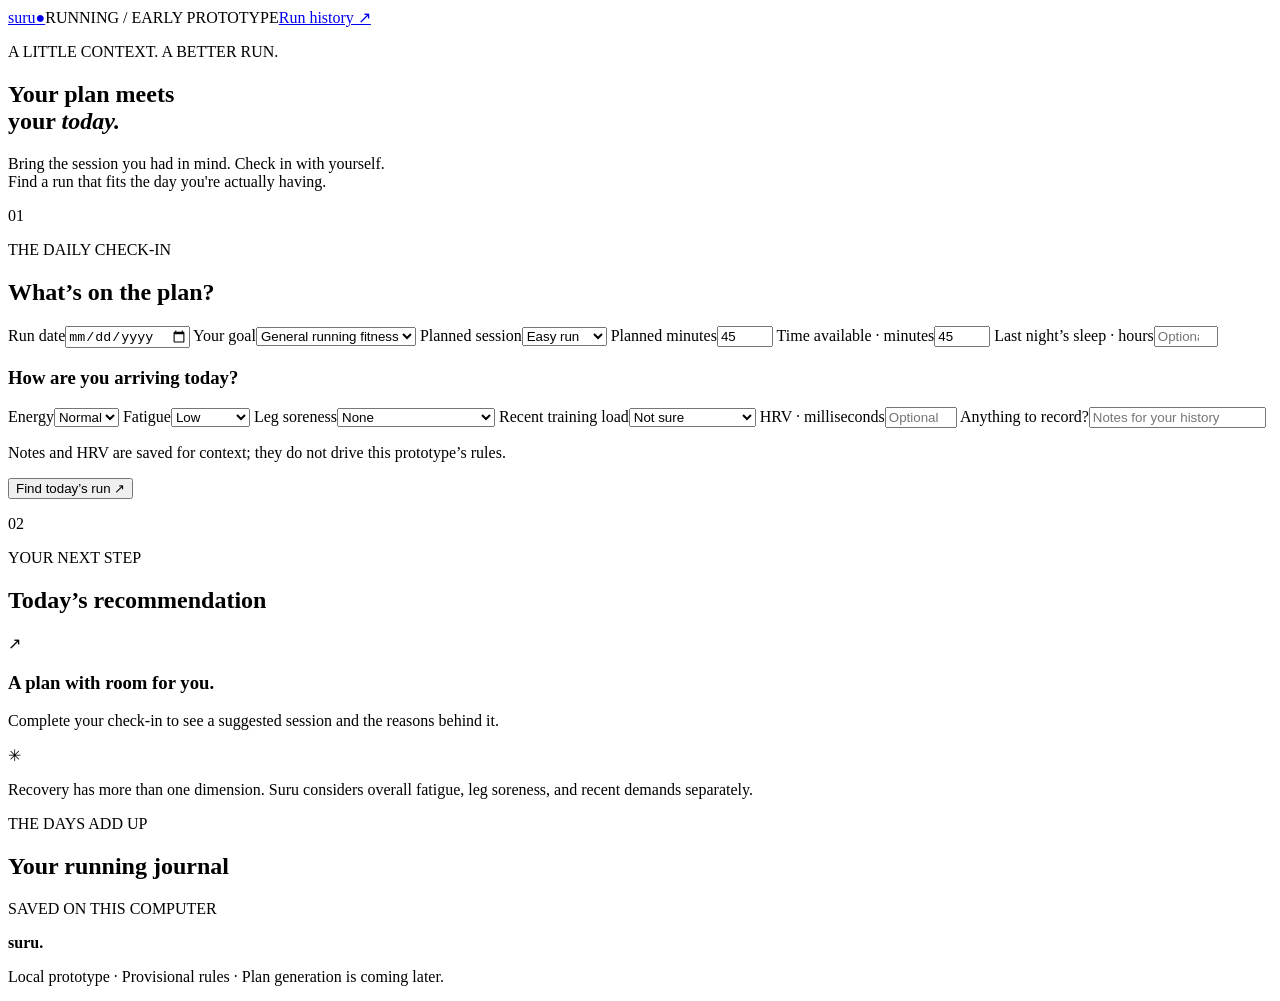
==== suru/static/index.html @ 74a42ae0 "v1" ====
<!doctype html>
<html lang="en">
<head>
  <meta charset="utf-8">
  <meta name="viewport" content="width=device-width, initial-scale=1">
  <title>Suru — Your run, considered</title>
  <link rel="stylesheet" href="/style.css">
  <script src="/app.js" defer></script>
</head>
<body>
  <header><a class="brand" href="/" aria-label="Suru home">suru<span>●</span></a><span class="badge">RUNNING / EARLY PROTOTYPE</span><a href="#history">Run history ↗</a></header>
  <main>
    <section class="intro"><p class="eyebrow">A LITTLE CONTEXT. A BETTER RUN.</p><h1>Your plan meets<br>your <em>today.</em></h1><p>Bring the session you had in mind. Check in with yourself.<br>Find a run that fits the day you're actually having.</p></section>
    <div class="workspace">
      <section class="card checkin">
        <div class="section-heading"><span class="step">01</span><div><p class="eyebrow">THE DAILY CHECK-IN</p><h2>What’s on the plan?</h2></div></div>
        <form id="checkin-form">
          <div class="fields">
            <label>Run date<input name="date" id="run-date" type="date" required></label>
            <label>Your goal<select name="goal"><option value="fitness">General running fitness</option><option value="race">Race preparation</option></select></label>
            <label>Planned session<select name="session_type"><option value="easy">Easy run</option><option value="long">Long run</option><option value="tempo">Tempo run</option><option value="intervals">Intervals</option></select></label>
            <label>Planned minutes<input name="planned_minutes" type="number" min="5" max="300" value="45" required></label>
            <label>Time available · minutes<input name="available_minutes" type="number" min="5" max="300" value="45" required></label>
            <label>Last night’s sleep · hours<input name="sleep_hours" type="number" min="0" max="24" step="0.1" placeholder="Optional"></label>
          </div>
          <div class="divider"></div><h3>How are you arriving today?</h3>
          <div class="fields">
            <label>Energy<select name="energy"><option value="normal">Normal</option><option value="low">Low</option><option value="high">High</option></select></label>
            <label>Fatigue<select name="fatigue"><option value="low">Low</option><option value="moderate">Moderate</option><option value="high">High</option></select></label>
            <label>Leg soreness<select name="soreness"><option value="none">None</option><option value="mild">Mild soreness</option><option value="significant">Significant soreness</option><option value="pain">Pain, beyond soreness</option></select></label>
            <label>Recent training load<select name="recent_load"><option value="unknown">Not sure</option><option value="usual">About usual</option><option value="higher">Higher than usual</option></select></label>
            <label>HRV · milliseconds<input name="hrv" type="number" min="1" max="500" step="0.1" placeholder="Optional"></label>
            <label>Anything to record?<input name="notes" maxlength="500" placeholder="Notes for your history"></label>
          </div>
          <p class="hint">Notes and HRV are saved for context; they do not drive this prototype’s rules.</p>
          <button class="primary" type="submit">Find today’s run <span>↗</span></button>
          <p id="checkin-status" class="status" role="status" aria-live="polite"></p>
        </form>
      </section>
      <div class="right-column">
        <section class="card recommendation" aria-labelledby="recommendation-title">
          <div class="section-heading"><span class="step">02</span><div><p class="eyebrow">YOUR NEXT STEP</p><h2 id="recommendation-title">Today’s recommendation</h2></div></div>
          <div id="recommendation-empty" class="empty"><div class="track" aria-hidden="true">↗</div><h3>A plan with room for you.</h3><p>Complete your check-in to see a suggested session and the reasons behind it.</p></div>
          <div id="recommendation-content" hidden>
            <p id="recommendation-date" class="eyebrow"></p><span id="action" class="pill"></span>
            <h3 id="suggested-run" class="run-title"></h3><p id="intensity"></p>
            <div id="states" class="states"></div>
            <h4>Why this fits today</h4><ul id="reasons"></ul>
            <details><summary>What this suggestion can’t tell us</summary><ul id="uncertainty"></ul></details>
            <p class="hint">Your plan stays yours. Record the suggestion, your original session, or another choice below.</p>
          </div>
        </section>
        <section class="card" id="log-card" hidden>
          <div class="section-heading"><span class="step">03</span><div><p class="eyebrow">CLOSE THE LOOP</p><h2>How did the run go?</h2></div></div>
          <form id="log-form"><input name="session_id" id="session-id" type="hidden">
            <div class="fields">
              <label>What did you follow?<select name="choice"><option value="recommendation">Suru’s suggestion</option><option value="original">My original session</option><option value="other">Another session</option></select></label>
              <label>Actual duration · minutes<input name="minutes" type="number" min="1" max="600" step="0.1" required></label>
              <label>Distance · km<input name="distance_km" type="number" min="0.01" max="300" step="0.01" required></label>
              <label>Perceived effort · 1–10<input name="effort" type="number" min="1" max="10" step="1" required></label>
            </div>
            <label class="wide">Run notes<textarea name="notes" maxlength="500" rows="2" placeholder="How it felt, anything you changed…"></textarea></label>
            <p class="hint">1 = very easy · 10 = maximal effort. Log actual activity even if you changed the suggestion.</p>
            <button class="primary" type="submit">Save completed run <span>✓</span></button>
            <p id="log-status" class="status" role="status" aria-live="polite"></p>
          </form>
        </section>
        <aside class="footnote"><span>✳</span><p>Recovery has more than one dimension. Suru considers overall fatigue, leg soreness, and recent demands separately.</p></aside>
      </div>
    </div>
    <section class="history-section" id="history"><div class="history-heading"><div><p class="eyebrow">THE DAYS ADD UP</p><h2>Your running journal</h2></div><span class="badge">SAVED ON THIS COMPUTER</span></div><p id="history-status" role="status"></p><div id="history-list"></div></section>
    <footer><strong>suru.</strong><p>Local prototype · Provisional rules · Plan generation is coming later.</p></footer>
  </main>
</body>
</html>
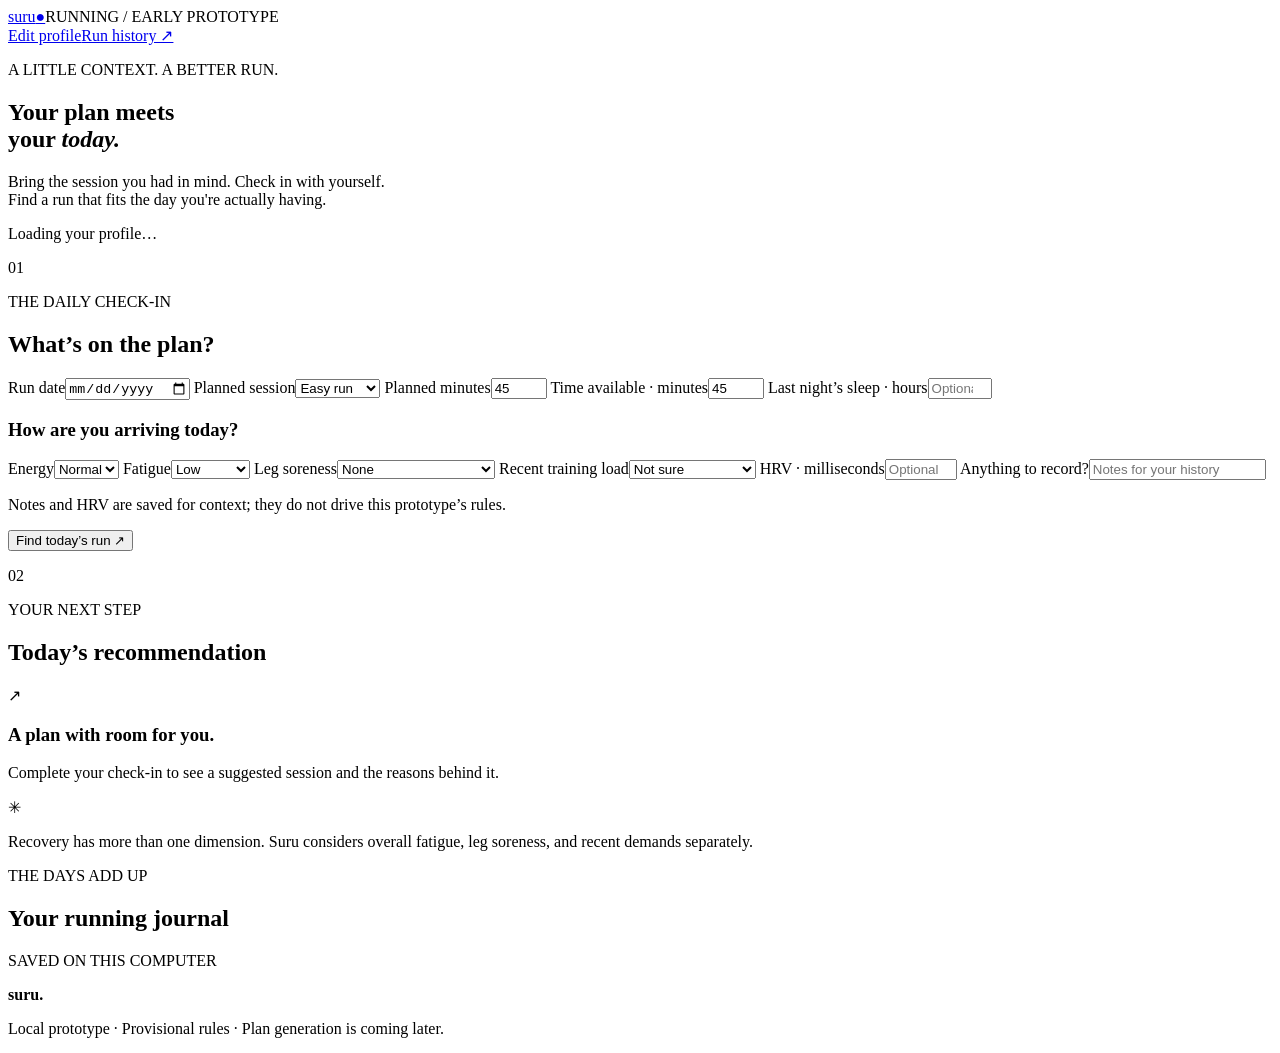
==== commit d17e517b: "Landing page v1" ====
--- a/suru/static/index.html
+++ b/suru/static/index.html
@@ -8,16 +8,17 @@
   <script src="/app.js" defer></script>
 </head>
 <body>
-  <header><a class="brand" href="/" aria-label="Suru home">suru<span>●</span></a><span class="badge">RUNNING / EARLY PROTOTYPE</span><a href="#history">Run history ↗</a></header>
+  <header><a class="brand" href="/" aria-label="Suru home">suru<span>●</span></a><span class="badge">RUNNING / EARLY PROTOTYPE</span><nav class="header-links" aria-label="Main navigation"><a href="/profile">Edit profile</a><a href="#history">Run history ↗</a></nav></header>
   <main>
     <section class="intro"><p class="eyebrow">A LITTLE CONTEXT. A BETTER RUN.</p><h1>Your plan meets<br>your <em>today.</em></h1><p>Bring the session you had in mind. Check in with yourself.<br>Find a run that fits the day you're actually having.</p></section>
+    <p id="profile-summary" class="profile-summary" role="status">Loading your profile…</p>
     <div class="workspace">
       <section class="card checkin">
         <div class="section-heading"><span class="step">01</span><div><p class="eyebrow">THE DAILY CHECK-IN</p><h2>What’s on the plan?</h2></div></div>
         <form id="checkin-form">
           <div class="fields">
             <label>Run date<input name="date" id="run-date" type="date" required></label>
-            <label>Your goal<select name="goal"><option value="fitness">General running fitness</option><option value="race">Race preparation</option></select></label>
+            <input name="goal" id="checkin-goal" type="hidden">
             <label>Planned session<select name="session_type"><option value="easy">Easy run</option><option value="long">Long run</option><option value="tempo">Tempo run</option><option value="intervals">Intervals</option></select></label>
             <label>Planned minutes<input name="planned_minutes" type="number" min="5" max="300" value="45" required></label>
             <label>Time available · minutes<input name="available_minutes" type="number" min="5" max="300" value="45" required></label>
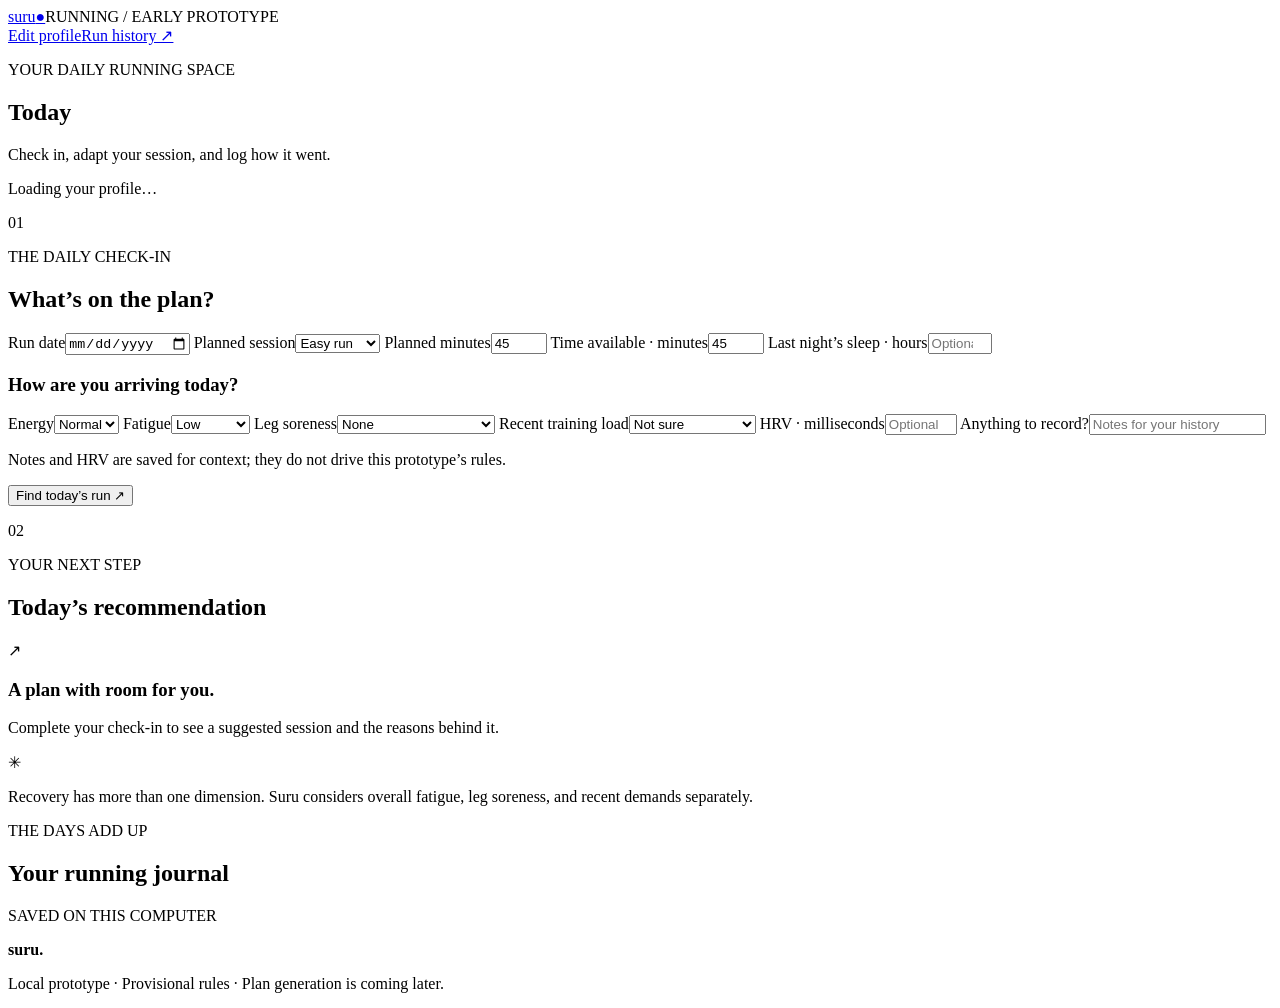
==== commit cd0aa076: "Flash Cards for landing" ====
--- a/suru/static/index.html
+++ b/suru/static/index.html
@@ -3,14 +3,15 @@
 <head>
   <meta charset="utf-8">
   <meta name="viewport" content="width=device-width, initial-scale=1">
-  <title>Suru — Your run, considered</title>
+  <title>Today — Suru</title>
   <link rel="stylesheet" href="/style.css">
+  <link rel="stylesheet" href="/onboarding.css">
   <script src="/app.js" defer></script>
 </head>
 <body>
   <header><a class="brand" href="/" aria-label="Suru home">suru<span>●</span></a><span class="badge">RUNNING / EARLY PROTOTYPE</span><nav class="header-links" aria-label="Main navigation"><a href="/profile">Edit profile</a><a href="#history">Run history ↗</a></nav></header>
   <main>
-    <section class="intro"><p class="eyebrow">A LITTLE CONTEXT. A BETTER RUN.</p><h1>Your plan meets<br>your <em>today.</em></h1><p>Bring the session you had in mind. Check in with yourself.<br>Find a run that fits the day you're actually having.</p></section>
+    <section class="intro dashboard-intro"><p class="eyebrow">YOUR DAILY RUNNING SPACE</p><h1>Today</h1><p>Check in, adapt your session, and log how it went.</p></section>
     <p id="profile-summary" class="profile-summary" role="status">Loading your profile…</p>
     <div class="workspace">
       <section class="card checkin">
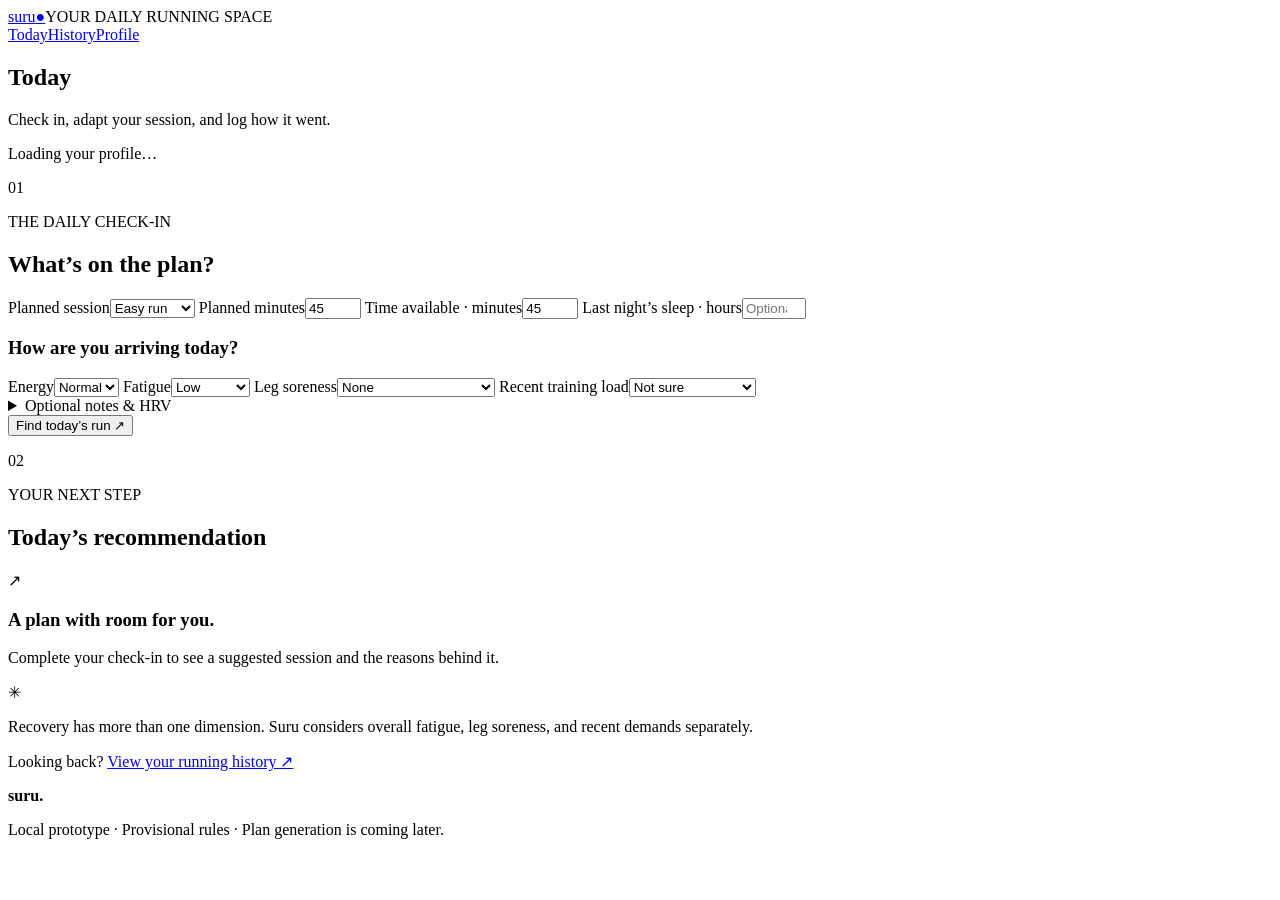
==== commit c77a7192: "cleaned up" ====
--- a/suru/static/index.html
+++ b/suru/static/index.html
@@ -6,19 +6,20 @@
   <title>Today — Suru</title>
   <link rel="stylesheet" href="/style.css">
   <link rel="stylesheet" href="/onboarding.css">
+  <script src="/run-log.js" defer></script>
   <script src="/app.js" defer></script>
 </head>
 <body>
-  <header><a class="brand" href="/" aria-label="Suru home">suru<span>●</span></a><span class="badge">RUNNING / EARLY PROTOTYPE</span><nav class="header-links" aria-label="Main navigation"><a href="/profile">Edit profile</a><a href="#history">Run history ↗</a></nav></header>
+  <header><a class="brand" href="/" aria-label="Suru home">suru<span>●</span></a><span class="badge">YOUR DAILY RUNNING SPACE</span><nav class="header-links" aria-label="Main navigation"><a href="/" aria-current="page">Today</a><a href="/history">History</a><a href="/profile">Profile</a></nav></header>
   <main>
-    <section class="intro dashboard-intro"><p class="eyebrow">YOUR DAILY RUNNING SPACE</p><h1>Today</h1><p>Check in, adapt your session, and log how it went.</p></section>
+    <section class="intro dashboard-intro"><p class="eyebrow"><span id="today-date"></span></p><h1>Today</h1><p>Check in, adapt your session, and log how it went.</p></section>
     <p id="profile-summary" class="profile-summary" role="status">Loading your profile…</p>
     <div class="workspace">
       <section class="card checkin">
         <div class="section-heading"><span class="step">01</span><div><p class="eyebrow">THE DAILY CHECK-IN</p><h2>What’s on the plan?</h2></div></div>
         <form id="checkin-form">
           <div class="fields">
-            <label>Run date<input name="date" id="run-date" type="date" required></label>
+            <input name="date" id="run-date" type="hidden">
             <input name="goal" id="checkin-goal" type="hidden">
             <label>Planned session<select name="session_type"><option value="easy">Easy run</option><option value="long">Long run</option><option value="tempo">Tempo run</option><option value="intervals">Intervals</option></select></label>
             <label>Planned minutes<input name="planned_minutes" type="number" min="5" max="300" value="45" required></label>
@@ -31,10 +32,11 @@
             <label>Fatigue<select name="fatigue"><option value="low">Low</option><option value="moderate">Moderate</option><option value="high">High</option></select></label>
             <label>Leg soreness<select name="soreness"><option value="none">None</option><option value="mild">Mild soreness</option><option value="significant">Significant soreness</option><option value="pain">Pain, beyond soreness</option></select></label>
             <label>Recent training load<select name="recent_load"><option value="unknown">Not sure</option><option value="usual">About usual</option><option value="higher">Higher than usual</option></select></label>
+          </div>
+          <details class="checkin-optional"><summary>Optional notes &amp; HRV</summary><div class="fields wide">
             <label>HRV · milliseconds<input name="hrv" type="number" min="1" max="500" step="0.1" placeholder="Optional"></label>
             <label>Anything to record?<input name="notes" maxlength="500" placeholder="Notes for your history"></label>
-          </div>
-          <p class="hint">Notes and HRV are saved for context; they do not drive this prototype’s rules.</p>
+          </div><p class="hint">Notes and HRV are saved for context; they do not drive this prototype’s rules.</p></details>
           <button class="primary" type="submit">Find today’s run <span>↗</span></button>
           <p id="checkin-status" class="status" role="status" aria-live="polite"></p>
         </form>
@@ -46,12 +48,12 @@
           <div id="recommendation-content" hidden>
             <p id="recommendation-date" class="eyebrow"></p><span id="action" class="pill"></span>
             <h3 id="suggested-run" class="run-title"></h3><p id="intensity"></p>
-            <div id="states" class="states"></div>
             <h4>Why this fits today</h4><ul id="reasons"></ul>
-            <details><summary>What this suggestion can’t tell us</summary><ul id="uncertainty"></ul></details>
+            <details><summary>Recovery context &amp; limitations</summary><div id="states" class="states"></div><ul id="uncertainty"></ul></details>
             <p class="hint">Your plan stays yours. Record the suggestion, your original session, or another choice below.</p>
           </div>
         </section>
+        <p id="log-complete" class="card log-complete" tabindex="-1" role="status" hidden></p>
         <section class="card" id="log-card" hidden>
           <div class="section-heading"><span class="step">03</span><div><p class="eyebrow">CLOSE THE LOOP</p><h2>How did the run go?</h2></div></div>
           <form id="log-form"><input name="session_id" id="session-id" type="hidden">
@@ -70,7 +72,7 @@
         <aside class="footnote"><span>✳</span><p>Recovery has more than one dimension. Suru considers overall fatigue, leg soreness, and recent demands separately.</p></aside>
       </div>
     </div>
-    <section class="history-section" id="history"><div class="history-heading"><div><p class="eyebrow">THE DAYS ADD UP</p><h2>Your running journal</h2></div><span class="badge">SAVED ON THIS COMPUTER</span></div><p id="history-status" role="status"></p><div id="history-list"></div></section>
+    <p class="journal-link">Looking back? <a href="/history">View your running history ↗</a></p>
     <footer><strong>suru.</strong><p>Local prototype · Provisional rules · Plan generation is coming later.</p></footer>
   </main>
 </body>
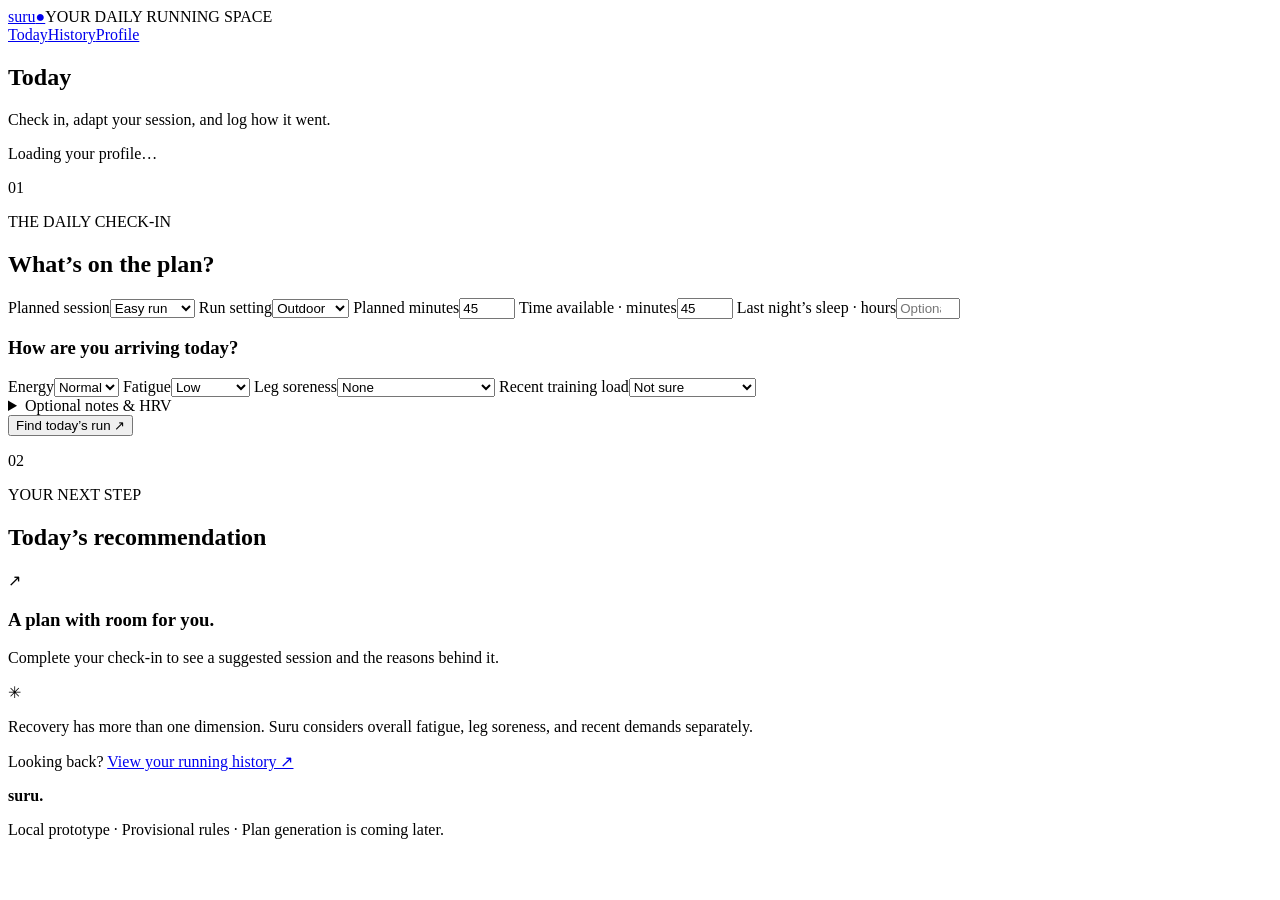
==== commit adc5a667: "Added run type option" ====
--- a/suru/static/index.html
+++ b/suru/static/index.html
@@ -22,6 +22,7 @@
             <input name="date" id="run-date" type="hidden">
             <input name="goal" id="checkin-goal" type="hidden">
             <label>Planned session<select name="session_type"><option value="easy">Easy run</option><option value="long">Long run</option><option value="tempo">Tempo run</option><option value="intervals">Intervals</option></select></label>
+            <label>Run setting<select name="setting"><option value="outdoor">Outdoor</option><option value="treadmill">Treadmill</option></select></label>
             <label>Planned minutes<input name="planned_minutes" type="number" min="5" max="300" value="45" required></label>
             <label>Time available · minutes<input name="available_minutes" type="number" min="5" max="300" value="45" required></label>
             <label>Last night’s sleep · hours<input name="sleep_hours" type="number" min="0" max="24" step="0.1" placeholder="Optional"></label>
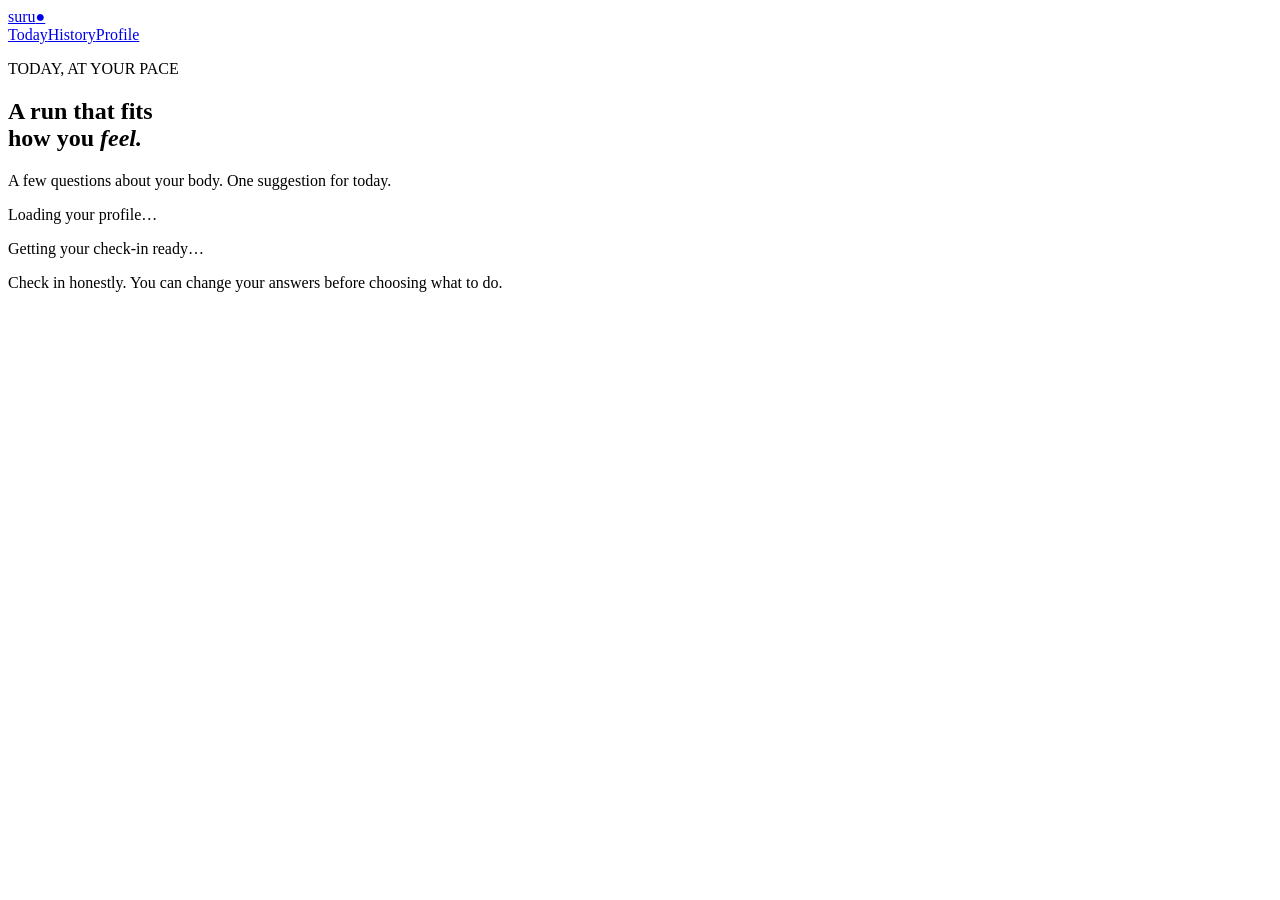
==== commit a7493445: "New Start" ====
--- a/suru/static/index.html
+++ b/suru/static/index.html
@@ -6,75 +6,57 @@
   <title>Today — Suru</title>
   <link rel="stylesheet" href="/style.css">
   <link rel="stylesheet" href="/onboarding.css">
-  <script src="/run-log.js" defer></script>
   <script src="/app.js" defer></script>
 </head>
-<body>
-  <header><a class="brand" href="/" aria-label="Suru home">suru<span>●</span></a><span class="badge">YOUR DAILY RUNNING SPACE</span><nav class="header-links" aria-label="Main navigation"><a href="/" aria-current="page">Today</a><a href="/history">History</a><a href="/profile">Profile</a></nav></header>
-  <main>
-    <section class="intro dashboard-intro"><p class="eyebrow"><span id="today-date"></span></p><h1>Today</h1><p>Check in, adapt your session, and log how it went.</p></section>
-    <p id="profile-summary" class="profile-summary" role="status">Loading your profile…</p>
-    <div class="workspace">
-      <section class="card checkin">
-        <div class="section-heading"><span class="step">01</span><div><p class="eyebrow">THE DAILY CHECK-IN</p><h2>What’s on the plan?</h2></div></div>
-        <form id="checkin-form">
-          <div class="fields">
-            <input name="date" id="run-date" type="hidden">
-            <input name="goal" id="checkin-goal" type="hidden">
-            <label>Planned session<select name="session_type"><option value="easy">Easy run</option><option value="long">Long run</option><option value="tempo">Tempo run</option><option value="intervals">Intervals</option></select></label>
-            <label>Run setting<select name="setting"><option value="outdoor">Outdoor</option><option value="treadmill">Treadmill</option></select></label>
-            <label>Planned minutes<input name="planned_minutes" type="number" min="5" max="300" value="45" required></label>
-            <label>Time available · minutes<input name="available_minutes" type="number" min="5" max="300" value="45" required></label>
-            <label>Last night’s sleep · hours<input name="sleep_hours" type="number" min="0" max="24" step="0.1" placeholder="Optional"></label>
-          </div>
-          <div class="divider"></div><h3>How are you arriving today?</h3>
-          <div class="fields">
-            <label>Energy<select name="energy"><option value="normal">Normal</option><option value="low">Low</option><option value="high">High</option></select></label>
-            <label>Fatigue<select name="fatigue"><option value="low">Low</option><option value="moderate">Moderate</option><option value="high">High</option></select></label>
-            <label>Leg soreness<select name="soreness"><option value="none">None</option><option value="mild">Mild soreness</option><option value="significant">Significant soreness</option><option value="pain">Pain, beyond soreness</option></select></label>
-            <label>Recent training load<select name="recent_load"><option value="unknown">Not sure</option><option value="usual">About usual</option><option value="higher">Higher than usual</option></select></label>
-          </div>
-          <details class="checkin-optional"><summary>Optional notes &amp; HRV</summary><div class="fields wide">
-            <label>HRV · milliseconds<input name="hrv" type="number" min="1" max="500" step="0.1" placeholder="Optional"></label>
-            <label>Anything to record?<input name="notes" maxlength="500" placeholder="Notes for your history"></label>
-          </div><p class="hint">Notes and HRV are saved for context; they do not drive this prototype’s rules.</p></details>
-          <button class="primary" type="submit">Find today’s run <span>↗</span></button>
-          <p id="checkin-status" class="status" role="status" aria-live="polite"></p>
-        </form>
-      </section>
-      <div class="right-column">
-        <section class="card recommendation" aria-labelledby="recommendation-title">
-          <div class="section-heading"><span class="step">02</span><div><p class="eyebrow">YOUR NEXT STEP</p><h2 id="recommendation-title">Today’s recommendation</h2></div></div>
-          <div id="recommendation-empty" class="empty"><div class="track" aria-hidden="true">↗</div><h3>A plan with room for you.</h3><p>Complete your check-in to see a suggested session and the reasons behind it.</p></div>
-          <div id="recommendation-content" hidden>
-            <p id="recommendation-date" class="eyebrow"></p><span id="action" class="pill"></span>
-            <h3 id="suggested-run" class="run-title"></h3><p id="intensity"></p>
-            <h4>Why this fits today</h4><ul id="reasons"></ul>
-            <details><summary>Recovery context &amp; limitations</summary><div id="states" class="states"></div><ul id="uncertainty"></ul></details>
-            <p class="hint">Your plan stays yours. Record the suggestion, your original session, or another choice below.</p>
-          </div>
-        </section>
-        <p id="log-complete" class="card log-complete" tabindex="-1" role="status" hidden></p>
-        <section class="card" id="log-card" hidden>
-          <div class="section-heading"><span class="step">03</span><div><p class="eyebrow">CLOSE THE LOOP</p><h2>How did the run go?</h2></div></div>
-          <form id="log-form"><input name="session_id" id="session-id" type="hidden">
-            <div class="fields">
-              <label>What did you follow?<select name="choice"><option value="recommendation">Suru’s suggestion</option><option value="original">My original session</option><option value="other">Another session</option></select></label>
-              <label>Actual duration · minutes<input name="minutes" type="number" min="1" max="600" step="0.1" required></label>
-              <label>Distance · km<input name="distance_km" type="number" min="0.01" max="300" step="0.01" required></label>
-              <label>Perceived effort · 1–10<input name="effort" type="number" min="1" max="10" step="1" required></label>
-            </div>
-            <label class="wide">Run notes<textarea name="notes" maxlength="500" rows="2" placeholder="How it felt, anything you changed…"></textarea></label>
-            <p class="hint">1 = very easy · 10 = maximal effort. Log actual activity even if you changed the suggestion.</p>
-            <button class="primary" type="submit">Save completed run <span>✓</span></button>
-            <p id="log-status" class="status" role="status" aria-live="polite"></p>
-          </form>
-        </section>
-        <aside class="footnote"><span>✳</span><p>Recovery has more than one dimension. Suru considers overall fatigue, leg soreness, and recent demands separately.</p></aside>
-      </div>
-    </div>
-    <p class="journal-link">Looking back? <a href="/history">View your running history ↗</a></p>
-    <footer><strong>suru.</strong><p>Local prototype · Provisional rules · Plan generation is coming later.</p></footer>
+<body class="daily-page">
+  <header><a class="brand" href="/" aria-label="Suru home">suru<span>●</span></a><nav class="header-links" aria-label="Main navigation"><a href="/" aria-current="page">Today</a><a href="/history">History</a><a href="/profile">Profile</a></nav></header>
+  <main class="daily-main">
+    <section class="daily-welcome"><p class="eyebrow">TODAY, AT YOUR PACE</p><h1>A run that fits<br>how you <em>feel.</em></h1><p>A few questions about your body. One suggestion for today.</p><p id="profile-summary" class="hint">Loading your profile…</p></section>
+    <div id="daily-loading" role="status">Getting your check-in ready…</div><button id="retry-load" class="secondary" type="button" hidden>Retry loading</button>
+    <section id="daily-flow" hidden aria-label="Daily check-in">
+      <div class="onboarding-progress"><span id="daily-step-label">Question 1 of 5</span><span>YOUR DAILY CHECK-IN</span><progress id="daily-progress" value="1" max="5" aria-label="Daily check-in progress"></progress></div>
+      <form id="checkin-form" class="question-card" novalidate>
+        <fieldset id="daily-fields">
+          <section class="question-panel" data-step="0" aria-labelledby="sleep-title">
+            <p class="eyebrow">01 / REST</p><h2 id="sleep-title" tabindex="-1">How did you sleep?</h2><p class="question-description">Think about last night. An estimate is fine.</p>
+            <label class="sleep-input">Hours of sleep · optional<input name="sleep_hours" type="number" min="0" max="24" step="0.1" placeholder="For example, 7.5"></label>
+            <fieldset class="daily-options"><legend>How rested did your sleep feel?</legend><label><input type="radio" name="sleep_quality" value="good" required>Good</label><label><input type="radio" name="sleep_quality" value="okay" required>Okay</label><label><input type="radio" name="sleep_quality" value="poor" required>Poor</label><label><input type="radio" name="sleep_quality" value="unknown" required>Not sure</label></fieldset>
+          </section>
+          <section class="question-panel" data-step="1" aria-labelledby="energy-title" hidden>
+            <p class="eyebrow">02 / ENERGY</p><h2 id="energy-title" tabindex="-1">How much energy<br>do you have today?</h2><p class="question-description">How ready do you feel to get moving?</p>
+            <fieldset class="daily-options"><legend class="sr-only">Energy today</legend><label><input type="radio" name="energy" value="low" required>Low · running feels like a lot</label><label><input type="radio" name="energy" value="normal" required>Usual · about my normal</label><label><input type="radio" name="energy" value="high" required>High · feeling energized</label><label><input type="radio" name="energy" value="unknown" required>Not sure</label></fieldset>
+          </section>
+          <section class="question-panel" data-step="2" aria-labelledby="fatigue-title" hidden>
+            <p class="eyebrow">03 / FATIGUE</p><h2 id="fatigue-title" tabindex="-1">How tired does<br>your body feel?</h2><p class="question-description">Think about heaviness or lingering tiredness, even if you feel motivated.</p>
+            <fieldset class="daily-options"><legend class="sr-only">Body fatigue</legend><label><input type="radio" name="fatigue" value="low" required>Low · feeling fresh</label><label><input type="radio" name="fatigue" value="moderate" required>Some · a little tired</label><label><input type="radio" name="fatigue" value="high" required>High · worn out</label><label><input type="radio" name="fatigue" value="unknown" required>Not sure</label></fieldset>
+          </section>
+          <section class="question-panel" data-step="3" aria-labelledby="soreness-title" hidden>
+            <p class="eyebrow">04 / YOUR BODY</p><h2 id="soreness-title" tabindex="-1">Any soreness<br>or discomfort?</h2><p class="question-description">Choose what best describes your body today.</p>
+            <fieldset class="daily-options"><legend class="sr-only">Soreness or discomfort</legend><label><input type="radio" name="soreness" value="none" required>None · comfortable</label><label><input type="radio" name="soreness" value="mild" required>Mild · a little sore</label><label><input type="radio" name="soreness" value="significant" required>Significant · noticeably sore</label><label><input type="radio" name="soreness" value="pain" required>Pain · beyond normal soreness</label><label><input type="radio" name="soreness" value="unknown" required>Not sure</label></fieldset>
+            <label id="soreness-area-label" class="wide" hidden>Where? · optional<input name="soreness_area" maxlength="80" placeholder="For example, calves or left knee"></label>
+          </section>
+          <section class="question-panel" data-step="4" aria-labelledby="time-title" hidden>
+            <p class="eyebrow">05 / MAKE IT FIT</p><h2 id="time-title" tabindex="-1">How much time<br>do you have?</h2><p class="question-description">Suru will keep the suggestion within your available time.</p>
+            <label class="sleep-input">Available minutes<input name="available_minutes" type="number" min="0" max="300" step="1" placeholder="For example, 30" required></label><p class="hint">No time to run? Enter 0. Taking a day off is an option too.</p>
+          </section>
+          <div class="question-actions"><button id="daily-back" class="back-button" type="button" hidden>← Back</button><button id="daily-next" class="primary" type="submit">Continue <span>→</span></button></div>
+        </fieldset><p id="checkin-status" class="status" role="status" aria-live="polite"></p>
+      </form>
+    </section>
+    <section id="daily-result" class="card recommendation daily-result" aria-labelledby="recommendation-title" hidden>
+      <p class="eyebrow" id="recommendation-date"></p><span id="action" class="pill"></span><h2 id="recommendation-title" tabindex="-1"></h2><p id="intensity"></p>
+      <h3>Why this fits today</h3><ul id="reasons"></ul><details><summary>What this suggestion can’t tell us yet</summary><ul id="uncertainty"></ul></details>
+      <p id="result-status" class="hint" role="status"></p><div class="result-actions"><button type="button" id="edit-checkin" class="secondary">Edit check-in</button><button type="button" id="open-log" class="primary">Log a completed run</button></div>
+    </section>
+    <section id="log-card" class="card daily-log" hidden aria-labelledby="log-title">
+      <h2 id="log-title" tabindex="-1">How did the run go?</h2><p class="hint">Record what actually happened, even if you chose a different run.</p>
+      <form id="log-form"><input name="session_id" id="session-id" type="hidden"><div class="fields">
+        <label>What did you do?<select name="choice"><option value="recommendation">Followed the suggestion</option><option value="other">Chose a different run</option></select></label>
+        <label>Duration · minutes<input name="minutes" type="number" min="1" max="600" step="0.1" required></label><label>Distance · km<input name="distance_km" type="number" min="0.01" max="300" step="0.01" required></label><label>Perceived effort · 1–10<input name="effort" type="number" min="1" max="10" required></label></div>
+        <label class="wide">Notes · optional<textarea name="notes" maxlength="500" rows="2"></textarea></label><button class="primary" type="submit">Save run <span>✓</span></button><p id="log-status" class="status" role="status" aria-live="polite"></p>
+      </form>
+    </section>
+    <p class="setup-footnote">Check in honestly. You can change your answers before choosing what to do.</p>
   </main>
 </body>
 </html>
